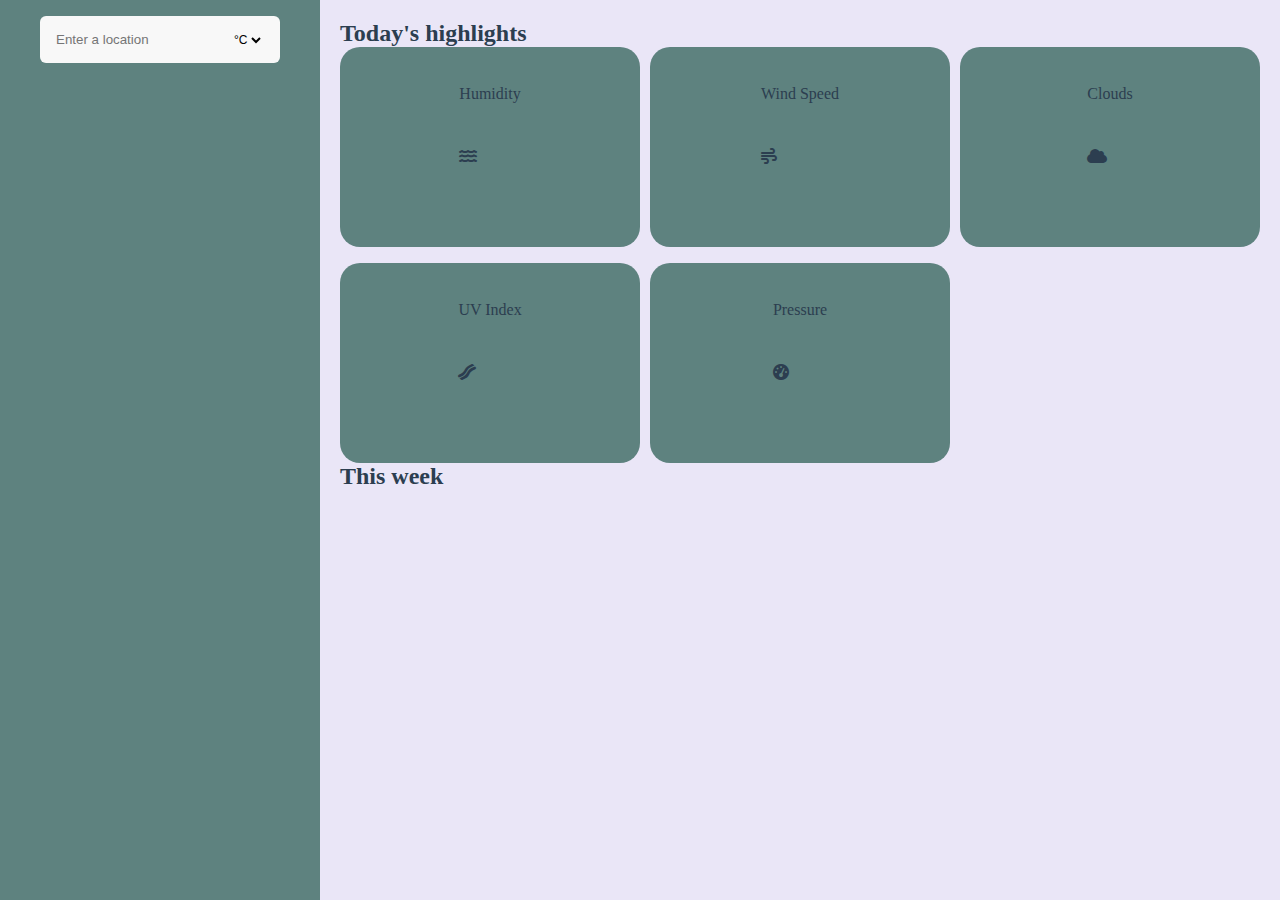
==== js-coding/weatherapp/index.html @ f0a33b72 "ui:weather app" ====
<!DOCTYPE html>
<html lang="en">
  <head>
    <meta charset="UTF-8" />
    <meta name="viewport" content="width=device-width, initial-scale=1.0" />
    <link rel="stylesheet" href="styles.css" />
    <link
      rel="stylesheet"
      href="https://cdnjs.cloudflare.com/ajax/libs/font-awesome/6.0.0-beta3/css/all.min.css"
    />
    <title>Document</title>
  </head>
  <body>
    <div class="container">
      <div class="weather-input">
        <div class="input-group">
          <input type="text" id="location" placeholder="Enter a location" />
          <select class="converter" id="converter">
            <option>°C</option>
            <option>°F</option>
          </select>
        </div>
        <div class="weather-icon"></div>
        <h2 class="temparature"></h2>
        <div class="feels-like"></div>
        <div class="underline"></div>
      </div>
      <div class="weather-output">
        <h2 class="heading">Today's highlights</h2>
        <div class="highlights">
          <div>
            Humidity
            <i class="fa-solid fa-water"></i>
            <h1 id="humidity"></h1>
          </div>
          <div>
            Wind Speed
            <i class="fa-solid fa-wind"></i>
            <h1 id="wind"></h1>
          </div>
          <div>
            Clouds
            <i class="fa-solid fa-cloud"></i>
            <h1 id="cloud"></h1>
          </div>
          <div>
            UV Index
            <i class="fa-solid fa-bacon"></i>
            <h1 id="uvindex"></h1>
          </div>
          <div>
            Pressure
            <i class="fa-solid fa-gauge-high"></i>
            <h1 id="pressure"></h1>
          </div>
        </div>
        <h2 class="heading">This week</h2>
      </div>
    </div>
    <script src="script.js"></script>
  </body>
</html>
---- js-coding/weatherapp/styles.css ----
* {
  margin: 0;
  padding: 0;
  box-sizing: border-box;
}

body {
  height: 100vh;
}

.container {
  display: flex;
  align-items: center;
}

.weather-input {
  width: 25%;
  background-color: #5e827f;
  color: #f0f0f0;
  position: fixed;
  inset: 0;
  padding: 16px 40px;
}

.input-group {
  display: flex;
  position: relative;
  align-items: center;
}

input {
  width: 100%;
  background-color: #f8f8f8;
  padding: 16px;
  outline: none;
  border: none;
  border-radius: 6px;
}

.converter {
  background-color: #f8f8f8;
  position: absolute;
  right: 16px;
  border: none;
  outline: none;
  font-size: 12px;
  cursor: pointer;
}

.weather-output {
  width: 75%;
  position: fixed;
  margin-left: 25%;
  inset: 0;
  background-color: #eae6f7;
  color: #2c3e50;
  padding: 20px;
  overflow: auto;
}

.highlights {
  display: grid;
  grid-template-columns: repeat(3, 1fr);
  grid-auto-flow: row;
  row-gap: 1rem;
  column-gap: 10px;
}

.highlights div {
  height: 200px;
  display: grid;
  align-items: center;
  justify-content: center;
  background-color: #5e827f;
  border-radius: 20px;
  padding: 16px;
}
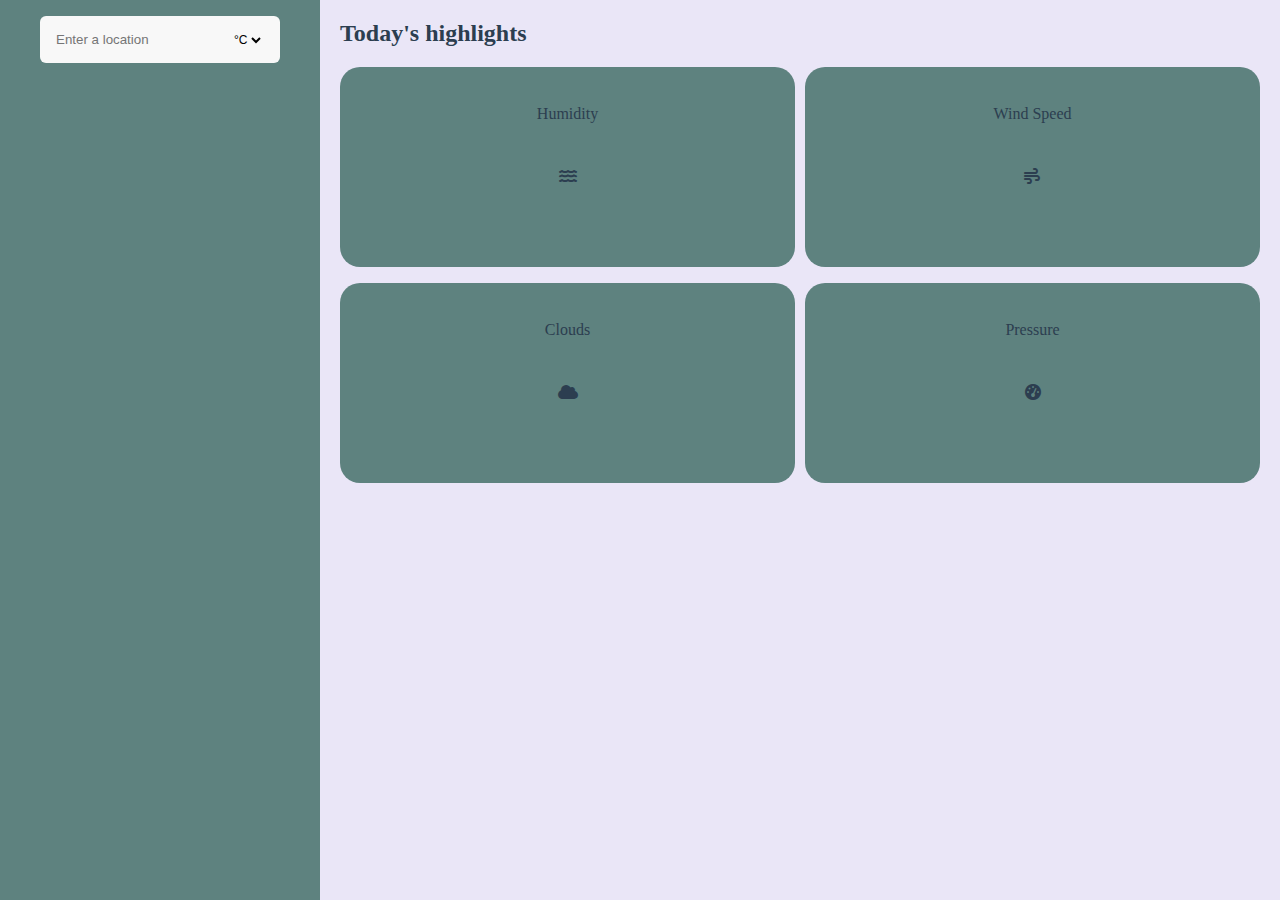
==== commit d37b94fe: "weather api added" ====
--- a/js-coding/weatherapp/index.html
+++ b/js-coding/weatherapp/index.html
@@ -20,41 +20,40 @@
             <option>°F</option>
           </select>
         </div>
-        <div class="weather-icon"></div>
-        <h2 class="temparature"></h2>
-        <div class="feels-like"></div>
+        <div id="weather-icon" class="weather-icon"></div>
+        <div class="quick-info">
+          <div id="city"></div>
+          <div>
+            <h2 id="temparature"></h2>
+          </div>
+          <div id="feels-like"></div>
+        </div>
         <div class="underline"></div>
       </div>
       <div class="weather-output">
         <h2 class="heading">Today's highlights</h2>
         <div class="highlights">
-          <div>
-            Humidity
+          <div class="highlight">
+            <div>Humidity</div>
             <i class="fa-solid fa-water"></i>
             <h1 id="humidity"></h1>
           </div>
-          <div>
-            Wind Speed
+          <div class="highlight">
+            <div>Wind Speed</div>
             <i class="fa-solid fa-wind"></i>
             <h1 id="wind"></h1>
           </div>
-          <div>
-            Clouds
+          <div class="highlight">
+            <div>Clouds</div>
             <i class="fa-solid fa-cloud"></i>
-            <h1 id="cloud"></h1>
+            <h1 id="clouds"></h1>
           </div>
-          <div>
-            UV Index
-            <i class="fa-solid fa-bacon"></i>
-            <h1 id="uvindex"></h1>
-          </div>
-          <div>
-            Pressure
+          <div class="highlight">
+            <div>Pressure</div>
             <i class="fa-solid fa-gauge-high"></i>
             <h1 id="pressure"></h1>
           </div>
         </div>
-        <h2 class="heading">This week</h2>
       </div>
     </div>
     <script src="script.js"></script>
--- a/js-coding/weatherapp/styles.css
+++ b/js-coding/weatherapp/styles.css
@@ -60,13 +60,14 @@
 
 .highlights {
   display: grid;
-  grid-template-columns: repeat(3, 1fr);
+  grid-template-columns: repeat(2, 1fr);
   grid-auto-flow: row;
   row-gap: 1rem;
   column-gap: 10px;
+  margin-top: 20px;
 }
 
-.highlights div {
+.highlights > div {
   height: 200px;
   display: grid;
   align-items: center;
@@ -75,3 +76,23 @@
   border-radius: 20px;
   padding: 16px;
 }
+
+.highlight {
+  text-align: center;
+}
+
+.quick-info {
+  display: flex;
+  flex-direction: column;
+  align-items: center;
+}
+
+.quick-info > div {
+  padding: 10px;
+}
+
+.weather-icon {
+  height: 25%;
+  background-repeat: no-repeat !important;
+  background-position: center center !important;
+}
